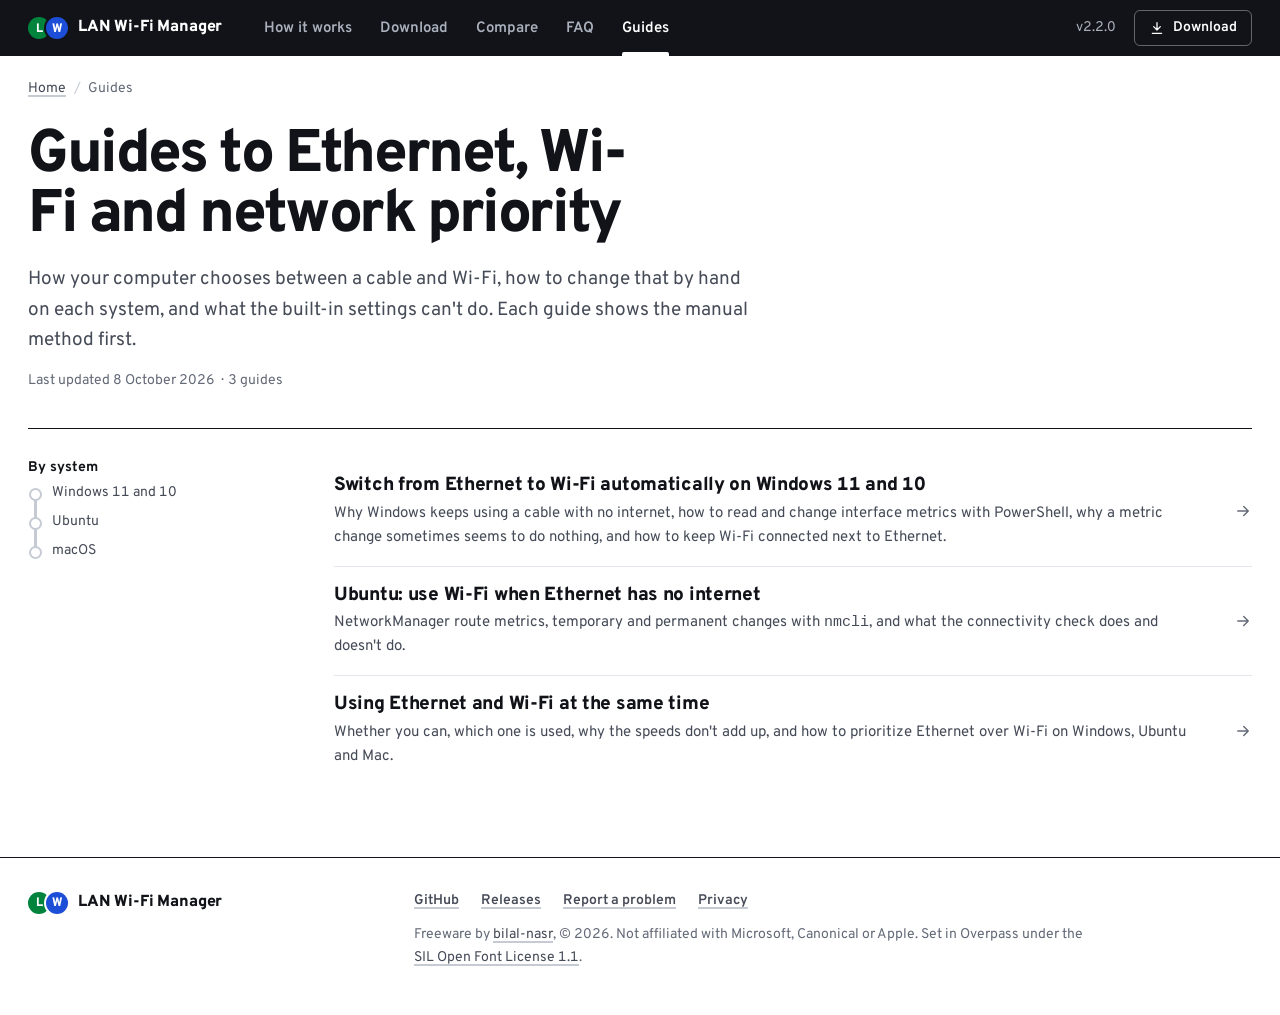
==== docs/guides/index.html @ 9d7266e2 "Add website and update README GitHub Pages site in docs/ (home page, three guides, llms.txt, sitemap" ====
<!doctype html>
<html lang="en">
<head>
<meta charset="utf-8">
<meta name="viewport" content="width=device-width, initial-scale=1">
<title>Guides: Ethernet, Wi-Fi and network priority</title>
<meta name="description" content="Guides to using Ethernet and Wi-Fi together: network priority, interface and route metrics, and failing over to Wi-Fi on Windows, Ubuntu and Mac.">
<link rel="canonical" href="https://bilal-nasr.github.io/lan-wifi-manager/guides/">
<meta name="theme-color" content="#111318">
<meta name="color-scheme" content="light dark">
<meta name="author" content="bilal-nasr">
<meta property="og:type" content="website">
<meta property="og:site_name" content="LAN Wi-Fi Manager">
<meta property="og:title" content="Guides: Ethernet, Wi-Fi and network priority">
<meta property="og:description" content="Guides to using Ethernet and Wi-Fi together: network priority, interface and route metrics, and failing over to Wi-Fi on Windows, Ubuntu and Mac.">
<meta property="og:url" content="https://bilal-nasr.github.io/lan-wifi-manager/guides/">
<meta property="og:image" content="https://bilal-nasr.github.io/lan-wifi-manager/og-image.png">
<meta property="og:image:width" content="1280">
<meta property="og:image:height" content="640">
<meta property="og:image:alt" content="LAN Wi-Fi Manager route map: traffic moves from the green LAN line to the blue Wi-Fi line and back">
<meta property="og:locale" content="en_US">
<meta name="twitter:card" content="summary_large_image">
<meta name="twitter:title" content="Guides: Ethernet, Wi-Fi and network priority">
<meta name="twitter:description" content="Guides to using Ethernet and Wi-Fi together: network priority, interface and route metrics, and failing over to Wi-Fi on Windows, Ubuntu and Mac.">
<meta name="twitter:image" content="https://bilal-nasr.github.io/lan-wifi-manager/og-image.png">
<meta name="twitter:image:alt" content="LAN Wi-Fi Manager route map: traffic moves from the green LAN line to the blue Wi-Fi line and back">
<link rel="icon" href="../favicon.ico" sizes="any">
<link rel="icon" href="../assets/icon-32.png" type="image/png" sizes="32x32">
<link rel="apple-touch-icon" href="../apple-touch-icon.png">
<link rel="preload" href="../fonts/overpass-latin.woff2" as="font" type="font/woff2" crossorigin>
<link rel="stylesheet" href="../assets/site.css">
<script type="application/ld+json">
{
  "@context": "https://schema.org",
  "@type": "BreadcrumbList",
  "itemListElement": [
    { "@type": "ListItem", "position": 1, "name": "LAN Wi-Fi Manager", "item": "https://bilal-nasr.github.io/lan-wifi-manager/" },
    { "@type": "ListItem", "position": 2, "name": "Guides", "item": "https://bilal-nasr.github.io/lan-wifi-manager/guides/" }
  ]
}
</script>
</head>
<body>
<svg width="0" height="0" style="position:absolute" aria-hidden="true" focusable="false">
  <symbol id="i-down" viewBox="0 0 24 24"><path d="M12 4v11M7 10l5 5 5-5M5 20h14"/></symbol>
  <symbol id="i-right" viewBox="0 0 24 24"><path d="M5 12h14M13 6l6 6-6 6"/></symbol>
</svg>
<a class="skip" href="#main">Skip to content</a>

<header class="band">
  <div class="wrap band-in">
    <a class="brand" href="../" aria-label="LAN Wi-Fi Manager, home">
      <span class="brand-mark" aria-hidden="true"><i class="bullet lan">L</i><i class="bullet wifi">W</i></span>
      LAN Wi-Fi Manager
    </a>
    <nav class="nav" aria-label="Main">
      <ul>
        <li><a href="../#how-it-works">How it works</a></li>
        <li><a href="../#download">Download</a></li>
        <li class="nav-opt"><a href="../#compare">Compare</a></li>
        <li><a href="../#faq">FAQ</a></li>
        <li><a href="./" aria-current="page">Guides</a></li>
      </ul>
    </nav>
    <div class="band-right">
      <span class="ver">v2.2.0</span>
      <a class="band-cta" href="../#download"><svg class="icon" aria-hidden="true"><use href="#i-down"/></svg>Download</a>
    </div>
  </div>
</header>

<main id="main" class="wrap">
  <nav class="crumbs" aria-label="Breadcrumb">
    <ol>
      <li><a href="../">Home</a></li>
      <li><span aria-current="page">Guides</span></li>
    </ol>
  </nav>

  <header class="page-head">
    <h1>Guides to Ethernet, Wi-Fi and network priority</h1>
    <p class="lede">How your computer chooses between a cable and Wi-Fi, how to change that by hand on each system, and what the built-in settings can't do. Each guide shows the manual method first.</p>
    <p class="meta">Last updated <time datetime="2026-10-08">8 October 2026</time><span class="dot" aria-hidden="true">·</span>3 guides</p>
  </header>

  <div class="article">
    <aside class="toc" aria-label="By system">
      <div class="toc-in">
        <b>By system</b>
        <ol>
          <li><a href="switch-ethernet-to-wifi-windows/">Windows 11 and 10</a></li>
          <li><a href="ubuntu-ethernet-wifi-failover/">Ubuntu</a></li>
          <li><a href="ethernet-and-wifi-at-the-same-time/#mac">macOS</a></li>
        </ol>
      </div>
    </aside>
    <div>
      <ul class="links">
        <li><a href="switch-ethernet-to-wifi-windows/"><b>Switch from Ethernet to Wi-Fi automatically on Windows 11 and 10</b><span>Why Windows keeps using a cable with no internet, how to read and change interface metrics with PowerShell, why a metric change sometimes seems to do nothing, and how to keep Wi-Fi connected next to Ethernet.</span><svg class="icon" aria-hidden="true"><use href="#i-right"/></svg></a></li>
        <li><a href="ubuntu-ethernet-wifi-failover/"><b>Ubuntu: use Wi-Fi when Ethernet has no internet</b><span>NetworkManager route metrics, temporary and permanent changes with <code>nmcli</code>, and what the connectivity check does and doesn't do.</span><svg class="icon" aria-hidden="true"><use href="#i-right"/></svg></a></li>
        <li><a href="ethernet-and-wifi-at-the-same-time/"><b>Using Ethernet and Wi-Fi at the same time</b><span>Whether you can, which one is used, why the speeds don't add up, and how to prioritize Ethernet over Wi-Fi on Windows, Ubuntu and Mac.</span><svg class="icon" aria-hidden="true"><use href="#i-right"/></svg></a></li>
      </ul>
    </div>
  </div>
</main>

<footer class="foot">
  <div class="wrap foot-in">
    <div>
      <a class="brand" href="../"><span class="brand-mark" aria-hidden="true"><i class="bullet lan">L</i><i class="bullet wifi">W</i></span>LAN Wi-Fi Manager</a>
    </div>
    <div>
      <nav aria-label="Footer">
        <ul>
          <li><a href="https://github.com/bilal-nasr/lan-wifi-manager">GitHub</a></li>
          <li><a href="https://github.com/bilal-nasr/lan-wifi-manager/releases">Releases</a></li>
          <li><a href="https://github.com/bilal-nasr/lan-wifi-manager/issues">Report a problem</a></li>
          <li><a href="../#privacy">Privacy</a></li>
        </ul>
      </nav>
      <p>Freeware by <a href="https://github.com/bilal-nasr">bilal-nasr</a>, © 2026. Not affiliated with Microsoft, Canonical or Apple. Set in Overpass under the <a href="../fonts/OFL.txt">SIL Open Font License 1.1</a>.</p>
    </div>
  </div>
</footer>
<script src="../assets/site.js" defer></script>
</body>
</html>
---- docs/assets/site.css ----
/* LAN Wi-Fi Manager website. The same two-line transit map as the app (DESIGN.md):
   white map paper (night map in dark mode) under a black signage band, Overpass everywhere,
   hairlines instead of cards, green means LAN and blue means Wi-Fi and nothing else,
   red only for closures and errors. */

/* ---------- font: Overpass, self-hosted (SIL OFL 1.1, fonts/OFL.txt), variable 400-800 ---------- */
@font-face {
  font-family: "Overpass";
  font-style: normal;
  font-weight: 400 800;
  font-display: swap;
  src: url("../fonts/overpass-latin-ext.woff2") format("woff2");
  unicode-range: U+0100-02BA, U+02BD-02C5, U+02C7-02CC, U+02CE-02D7, U+02DD-02FF, U+0304, U+0308, U+0329, U+1D00-1DBF, U+1E00-1E9F, U+1EF2-1EFF, U+2020, U+20A0-20AB, U+20AD-20C0, U+2113, U+2C60-2C7F, U+A720-A7FF;
}
@font-face {
  font-family: "Overpass";
  font-style: normal;
  font-weight: 400 800;
  font-display: swap;
  src: url("../fonts/overpass-latin.woff2") format("woff2");
  unicode-range: U+0000-00FF, U+0131, U+0152-0153, U+02BB-02BC, U+02C6, U+02DA, U+02DC, U+0304, U+0308, U+0329, U+2000-206F, U+20AC, U+2122, U+2191, U+2193, U+2212, U+2215, U+FEFF, U+FFFD;
}

/* ---------- tokens ---------- */
:root {
  color-scheme: light;
  --ground: #ffffff;
  --ground-2: #f4f5f7;
  --ground-3: #e9ecf1;
  --ink: #111318;
  --ink-2: #454b57;
  --ink-3: #646b78;
  --rule: #e3e6eb;
  --rule-strong: #c5cad3;
  --band: #111318;
  --band-ink: #ffffff;
  --band-ink-2: #aab1bd;
  --lan: #00843d;
  --wifi: #1d4ed8;
  --wifi-span: rgb(29 78 216 / .075);
  --bullet-ink: #ffffff;
  --alert: #d0241b;
  --warn: #a14a05;
  --warn-line: #e09a00;
  --code-bg: #f4f5f7;
  --radius: 6px;
  --font: "Overpass", system-ui, -apple-system, "Segoe UI", Ubuntu, Cantarell, sans-serif;
  --mono: ui-monospace, "Cascadia Mono", "Cascadia Code", Consolas, "Ubuntu Mono", "SF Mono", Menlo, monospace;
  --ease: cubic-bezier(.16, 1, .3, 1);
  --band-h: 56px;
  --gutter: 28px;
  --max: 1240px;
}
@media (prefers-color-scheme: dark) {
  :root {
    color-scheme: dark;
    --ground: #101217;
    --ground-2: #171a21;
    --ground-3: #20242d;
    --ink: #eceef2;
    --ink-2: #b6bcc7;
    --ink-3: #969dab;
    --rule: #252a33;
    --rule-strong: #3a414d;
    --band: #050608;
    --band-ink-2: #969dab;
    --lan: #2fbf71;
    --wifi: #6b97f2;
    --wifi-span: rgb(107 151 242 / .10);
    --bullet-ink: #0b0d10;
    --alert: #ff6257;
    --warn: #f0b443;
    --warn-line: #f0b443;
    --code-bg: #171a21;
  }
}

/* ---------- base ---------- */
*, *::before, *::after { box-sizing: border-box; }
html { -webkit-text-size-adjust: 100%; text-size-adjust: 100%; scroll-padding-top: calc(var(--band-h) + 16px); }
@media (prefers-reduced-motion: no-preference) { html { scroll-behavior: smooth; } }
body {
  margin: 0;
  background: var(--ground);
  color: var(--ink);
  font: 400 17px/1.6 var(--font);
  font-variant-numeric: tabular-nums;
  -webkit-font-smoothing: antialiased;
  -moz-osx-font-smoothing: grayscale;
  caret-color: var(--ink);
  scrollbar-color: var(--rule-strong) var(--ground);
}
h1, h2, h3, p, ul, ol, dl, dd, figure, pre { margin: 0; }
h1, h2, h3 { text-wrap: balance; }
p, li, dd { text-wrap: pretty; }
img, svg { display: block; max-width: 100%; }
img { height: auto; }
a { color: inherit; text-decoration-thickness: 1.5px; text-underline-offset: .2em; text-decoration-color: var(--rule-strong); transition: text-decoration-color .15s; }
a:hover { text-decoration-color: currentColor; }
strong, b { font-weight: 700; }
::selection { background: color-mix(in srgb, var(--ink) 18%, transparent); color: inherit; }
:focus-visible { outline: 2px solid var(--ink); outline-offset: 2px; border-radius: 2px; }
::-webkit-scrollbar { width: 12px; height: 10px; }
::-webkit-scrollbar-thumb { background: var(--rule-strong); border-radius: 10px; border: 3px solid var(--ground); }
::-webkit-scrollbar-thumb:hover { background: var(--ink-3); }
::-webkit-scrollbar-track { background: var(--ground); }
.sr { position: absolute; width: 1px; height: 1px; padding: 0; margin: -1px; overflow: hidden; clip: rect(0 0 0 0); white-space: nowrap; border: 0; }
.skip { position: absolute; left: 12px; top: -60px; z-index: 50; background: var(--ground); color: var(--ink); padding: 8px 14px; border: 1.5px solid var(--ink); border-radius: var(--radius); font-weight: 600; text-decoration: none; }
.skip:focus { top: 10px; }
.wrap { width: 100%; max-width: calc(var(--max) + 2 * var(--gutter)); margin-inline: auto; padding-inline: var(--gutter); }
.muted { color: var(--ink-3); }
.icon { width: 18px; height: 18px; flex-shrink: 0; fill: none; stroke: currentColor; stroke-width: 1.9; stroke-linecap: round; stroke-linejoin: round; }

/* ---------- line bullets: the identity mark ---------- */
.bullet {
  --d: 22px;
  display: inline-grid; place-items: center; flex-shrink: 0;
  width: var(--d); height: var(--d); border-radius: 50%;
  background: var(--c); color: var(--bullet-ink);
  font-weight: 800; font-size: calc(var(--d) * .56); line-height: 1; font-style: normal;
  padding-top: calc(var(--d) * .07);
  font-variant-numeric: normal; user-select: none;
}
.bullet.lan { --c: var(--lan); }
.bullet.wifi { --c: var(--wifi); }

/* ---------- the black signage band ---------- */
.band {
  position: sticky; top: 0; z-index: 30;
  background: var(--band); color: var(--band-ink);
}
.band ::selection { background: rgb(255 255 255 / .3); }
.band :focus-visible { outline-color: var(--band-ink); }
.band-in { display: flex; align-items: center; gap: 28px; height: var(--band-h); }
.brand { display: flex; align-items: center; gap: 10px; font-weight: 800; font-size: 16px; letter-spacing: -0.01em; white-space: nowrap; text-decoration: none; color: var(--band-ink); }
.brand-mark { display: flex; }
.brand-mark .bullet { --d: 22px; box-shadow: 0 0 0 2px var(--band); }
.brand-mark .bullet + .bullet { margin-left: -4px; }
.nav { align-self: stretch; display: flex; min-width: 0; }
.nav ul { display: flex; list-style: none; padding: 0; margin: 0; }
.nav a {
  position: relative; display: flex; align-items: center; height: 100%;
  padding: 2px 14px 0; color: var(--band-ink-2); font-weight: 600; font-size: 15px;
  text-decoration: none; white-space: nowrap; transition: color .2s;
}
.nav a:hover, .nav a[aria-current] { color: var(--band-ink); }
.nav a[aria-current]::after { content: ""; position: absolute; left: 14px; right: 14px; bottom: 0; height: 4px; background: var(--band-ink); border-radius: 2px 2px 0 0; }
.nav a:focus-visible { outline-offset: -8px; }
.band-right { margin-left: auto; display: flex; align-items: center; gap: 18px; font-size: 14px; color: var(--band-ink-2); white-space: nowrap; }
.band-cta {
  display: inline-flex; align-items: center; gap: 8px; height: 36px; padding: 0 14px;
  border: 1.5px solid rgb(255 255 255 / .35); border-radius: var(--radius);
  color: var(--band-ink); font-weight: 600; font-size: 14px; text-decoration: none;
  transition: border-color .15s, background-color .15s;
}
.band-cta:hover { border-color: var(--band-ink); background: rgb(255 255 255 / .06); }
.band-cta .icon { width: 16px; height: 16px; }

/* ---------- buttons ---------- */
.btn {
  display: inline-flex; align-items: center; justify-content: center; gap: 8px;
  min-height: 40px; padding: 0 16px; border-radius: var(--radius);
  border: 1.5px solid var(--rule-strong); background: var(--ground); color: var(--ink);
  font-weight: 600; font-size: 15px; line-height: 1.2; text-decoration: none; cursor: pointer; white-space: nowrap;
  transition: border-color .15s, background-color .15s, color .15s;
}
.btn:hover { border-color: var(--ink); }
.btn:active { background: var(--ground-2); }
.btn.primary { background: var(--ink); border-color: var(--ink); color: var(--ground); }
.btn.primary:hover { background: color-mix(in srgb, var(--ink) 86%, var(--ground)); }
.btn.primary:focus-visible { outline-offset: 3px; }

/* the download set: one per system, the visitor's own system is the primary */
.get { display: flex; flex-wrap: wrap; gap: 10px; }
.get .btn { min-height: 56px; padding: 0 18px 0 14px; justify-content: flex-start; text-align: left; gap: 12px; }
.get .btn .icon { width: 20px; height: 20px; }
.get .btn span { display: grid; gap: 1px; }
.get .btn b { font-size: 16px; font-weight: 700; }
.get .btn small { font-size: 13px; font-weight: 500; color: var(--ink-3); }
.get .btn.primary small { color: inherit; opacity: .75; }
.get-meta { margin-top: 12px; font-size: 14px; color: var(--ink-3); }
.get-meta a { color: var(--ink-2); }
.dot { display: inline-block; margin: 0 .45em; color: var(--ink-3); }

/* ---------- the hero: a failover told as the app's log spine ---------- */
.hero { padding: 40px 0 28px; }
.log {
  --tw: 96px;
  display: grid;
  grid-template-columns: var(--tw) 32px minmax(0, 1fr) 112px 112px;
}
.log-head, .row { display: contents; }
.log-head > * { padding-bottom: 6px; font-size: 13px; font-weight: 700; color: var(--ink-2); }
.log-head .colh { display: flex; align-items: center; justify-content: flex-end; gap: 8px; border-bottom: 1.5px solid var(--ink); }
.log-head .colh .bullet { --d: 20px; }
.log-head .pad { border-bottom: 1.5px solid var(--ink); }
.row > * { padding-top: 10px; padding-bottom: 10px; }
.row .t { text-align: right; padding-right: 12px; font-size: 13px; color: var(--ink-3); white-space: nowrap; padding-top: 13px; }
.row .msg { padding-left: 18px; min-width: 0; }
.row .m { text-align: right; font-size: 16px; font-weight: 700; padding-top: 11px; white-space: nowrap; border-bottom: 1px solid var(--rule); }
.row .m.no { color: var(--alert); font-weight: 600; font-size: 14px; padding-top: 13px; }
.row .m.idle { color: var(--ink-3); font-weight: 400; }
.row .m em { font-style: normal; font-size: 12px; font-weight: 400; color: var(--ink-3); margin-left: 3px; }
.row.note .msg { color: var(--ink-3); font-size: 15px; padding-top: 11px; }
.row.warn .msg { color: var(--warn); font-size: 15px; padding-top: 11px; }

/* the spine and its tick; colour from the line carrying traffic */
.spine { --c: var(--lan); position: relative; }
.on-wifi .spine { --c: var(--wifi); }
.spine::before { content: ""; position: absolute; left: 14px; top: 0; bottom: 0; width: 4px; background: var(--c); }
.spine::after { content: ""; position: absolute; left: 14px; top: 22px; width: 12px; height: 3px; background: var(--c); }
.warn .spine::after { background: var(--warn-line); }
/* no replies: a hollow red ring */
.down .spine::after { left: 9px; top: 15px; width: 14px; height: 14px; border-radius: 50%; background: var(--ground); border: 2.5px solid var(--alert); }
/* a switch: the old line runs into an interchange ring, the new line leaves it */
.switch .spine::before { background: linear-gradient(var(--c0) 0 26px, var(--c) 26px); }
.switch.to-wifi .spine { --c0: var(--lan); }
.switch.to-lan .spine { --c0: var(--wifi); }
.switch .spine::after { left: 5px; top: 13px; width: 22px; height: 22px; border-radius: 50%; background: var(--ground); border: 4px solid var(--ink); }
.switch .t { color: var(--ink); font-weight: 800; }
.switch .msg strong { display: block; font-size: 20px; font-weight: 800; letter-spacing: -0.015em; line-height: 1.3; padding-top: 2px; }
.switch .msg p { color: var(--ink-2); margin-top: 4px; max-width: 58ch; }
/* the terminus: a short perpendicular bar */
.end .spine::before { bottom: auto; height: 18px; }
.end .spine::after { left: 6px; top: 16px; width: 20px; height: 4px; border-radius: 1px; background: var(--c); }
.row.end > * { padding: 0; height: 26px; }
.row.lead .msg { padding-top: 4px; padding-bottom: 22px; }
.row.lead .t { padding-top: 20px; }
.row.lead .m { padding-top: 18px; }
.row.cta .msg { padding-top: 18px; padding-bottom: 26px; }
.row.cta .m, .row.end .m { border-bottom: 0; }

.hero h1 {
  font-size: clamp(40px, 6.2vw, 76px); font-weight: 800; line-height: .96; letter-spacing: -0.04em;
  max-width: 13em;
}
.hero h1 .tail { display: block; color: var(--ink-2); }
.hero .lede { margin-top: 18px; max-width: 46ch; font-size: clamp(17px, 1.6vw, 20px); line-height: 1.5; color: var(--ink-2); }
.hero .lede b { color: var(--ink); }
.hero-foot { margin: 16px 0 0 calc(96px + 32px + 18px); font-size: 13px; color: var(--ink-3); }

/* a short spine-drawing moment on first load */
@media (prefers-reduced-motion: no-preference) {
  .hero .spine::before { transform-origin: top; animation: draw .7s var(--ease) both; animation-delay: calc(var(--i, 0) * 110ms); }
  .hero .spine::after { animation: pop .5s var(--ease) both; animation-delay: calc(var(--i, 0) * 110ms + 240ms); }
  @keyframes draw { from { transform: scaleY(0); } }
  @keyframes pop { from { opacity: 0; transform: scale(.4); } }
}

/* ---------- sections as boards: a label column beside a map column ---------- */
.section { padding: 64px 0 72px; }
.section + .section { padding-top: 0; }
.board {
  display: grid; grid-template-columns: minmax(250px, 330px) minmax(0, 1fr); gap: 20px 56px;
  border-top: 1.5px solid var(--ink); padding-top: 28px;
}
.board > header { min-width: 0; }
.board h2 { font-size: clamp(30px, 3.4vw, 42px); font-weight: 800; line-height: 1.02; letter-spacing: -0.035em; }
.board > header p { margin-top: 14px; color: var(--ink-2); font-size: 16px; max-width: 40ch; }
.board > header .bullets { display: flex; gap: 6px; margin-bottom: 18px; }
.board-body { min-width: 0; }
.prose { max-width: 68ch; }
.prose > * + * { margin-top: 14px; }
.prose h3 { margin-top: 36px; font-size: 22px; font-weight: 800; letter-spacing: -0.02em; line-height: 1.2; }
.prose h3 + * { margin-top: 10px; }
.prose ul, .prose ol { padding-left: 1.3em; }
.prose li + li { margin-top: 6px; }
.prose li::marker { color: var(--ink-3); }
.prose code, .facts code, td code, .faq code { font-family: var(--mono); font-size: .86em; background: var(--code-bg); border: 1px solid var(--rule); border-radius: 4px; padding: .05em .35em; overflow-wrap: anywhere; }

/* hairline fact rows: term, then text */
.facts { display: grid; }
.facts > div { display: grid; grid-template-columns: minmax(180px, 250px) minmax(0, 1fr); gap: 6px 28px; padding: 16px 0; border-top: 1px solid var(--rule); }
.facts > div:first-child { border-top: 0; padding-top: 4px; }
.facts dt { font-weight: 800; font-size: 18px; letter-spacing: -0.01em; line-height: 1.3; }
.facts dd { color: var(--ink-2); max-width: 64ch; }
.facts dd b { color: var(--ink); }
.facts.two { grid-template-columns: 1fr 1fr; column-gap: 44px; }
.facts.two > div { grid-template-columns: 1fr; }
.facts.two > div:nth-child(2) { border-top: 0; padding-top: 4px; }

/* the strip map figure (How it works) */
.strip { margin-bottom: 28px; }
.strip-scroll { overflow-x: auto; overscroll-behavior-x: contain; padding-bottom: 4px; }
.strip svg { width: 100%; min-width: 620px; height: auto; font-family: var(--font); }
.strip figcaption, figure.shot figcaption { margin-top: 10px; font-size: 14px; color: var(--ink-3); max-width: 70ch; }
.strip .lan-run { stroke: var(--lan); }
.strip .wifi-run { stroke: var(--wifi); }
.strip .lan-stb { stroke: var(--lan); opacity: .42; }
.strip .wifi-stb { stroke: var(--wifi); opacity: .42; }
.strip .down-trk { stroke: var(--alert); }
.strip .ring-down { fill: var(--ground); stroke: var(--alert); }
.strip .ring-x { fill: var(--ground); stroke: var(--ink); }
.strip .cap { fill: var(--ground); stroke: var(--ink); }
.strip .tick-lan { stroke: var(--lan); }
.strip .tick-wifi { stroke: var(--wifi); }
.strip .lbl { fill: var(--ink); font-size: 13px; font-weight: 800; }
.strip .lbl2 { fill: var(--ink-3); font-size: 12px; font-weight: 400; }
.strip .axis { fill: var(--ink-3); font-size: 12px; }
.strip .grid { stroke: var(--rule); }
.strip .name { fill: var(--ink); font-size: 16px; font-weight: 800; }
.strip .bl { fill: var(--lan); }
.strip .bw { fill: var(--wifi); }
.strip .bi { fill: var(--bullet-ink); font-size: 13px; font-weight: 800; }
.strip .train-o { fill: var(--ground); stroke: var(--ink); }
.strip .train-i { fill: var(--lan); }

/* the OS mechanism table and the comparison table */
.table { width: 100%; border-collapse: collapse; font-size: 15px; }
.table caption { text-align: left; font-weight: 700; font-size: 15px; padding-bottom: 10px; }
.table th, .table td { text-align: left; vertical-align: top; padding: 13px 18px 13px 0; border-top: 1px solid var(--rule); }
.table thead th { border-top: 0; border-bottom: 1.5px solid var(--ink); font-size: 13px; font-weight: 700; color: var(--ink-2); padding-bottom: 8px; }
.table tbody th { font-weight: 800; font-size: 16px; letter-spacing: -0.01em; width: 22%; }
.table td { color: var(--ink-2); }
.table td:last-child, .table th:last-child { padding-right: 0; }
.table .self th, .table .self td { color: var(--ink); border-top: 1.5px solid var(--ink); }
.mech { margin-top: 36px; }

/* screenshots: the app's own window on a hairline frame */
.shots { display: grid; grid-template-columns: 1fr 1fr; gap: 36px 28px; }
.shots .wide { grid-column: 1 / -1; }
figure.shot img { width: 100%; border: 1px solid var(--rule-strong); border-radius: 8px; background: var(--ground); }

/* download rows, one per system */
.os { display: grid; grid-template-columns: minmax(180px, 230px) minmax(0, 1fr); gap: 10px 28px; padding: 26px 0; border-top: 1px solid var(--rule); }
.os:first-child { border-top: 0; padding-top: 4px; }
.os h3 { font-size: 22px; font-weight: 800; letter-spacing: -0.02em; line-height: 1.15; }
.os h3 small { display: block; margin-top: 6px; font-size: 14px; font-weight: 600; color: var(--ink-3); letter-spacing: 0; }
.os .tag { display: inline-block; margin-top: 8px; font-size: 13px; font-weight: 700; color: var(--warn); }
.os-body > * + * { margin-top: 12px; }
.os-body ol { padding-left: 1.3em; color: var(--ink-2); }
.os-body ol li + li { margin-top: 6px; }
.os-body ol b { color: var(--ink); }
.file { display: flex; flex-wrap: wrap; align-items: center; gap: 8px 16px; }
.file .btn { min-height: 40px; }
.file .size { font-size: 14px; color: var(--ink-3); }
.hash { font-size: 13px; color: var(--ink-3); }
.hash code { font-family: var(--mono); font-size: 12.5px; color: var(--ink-2); overflow-wrap: anywhere; word-break: break-all; }
.note { color: var(--ink-2); font-size: 15px; padding-left: 14px; border-left: 1px solid var(--rule-strong); max-width: 68ch; }
.note b { color: var(--ink); }

/* code blocks with a copy button */
.code { position: relative; }
.code pre {
  font-family: var(--mono); font-size: 14px; line-height: 1.55; color: var(--ink);
  background: var(--code-bg); border: 1px solid var(--rule); border-radius: var(--radius);
  padding: 12px 14px; overflow-x: auto; tab-size: 2;
}
.code pre::selection, .code pre *::selection { background: color-mix(in srgb, var(--ink) 22%, transparent); }
.code .copy {
  position: absolute; top: 7px; right: 7px; min-height: 28px; height: 28px; padding: 0 10px; font-size: 13px;
  background: var(--ground);
}
.code.has-copy pre { padding-right: 84px; }
.code .c { color: var(--ink-3); }

/* FAQ: disclosure rows on hairlines */
.faq details { border-top: 1px solid var(--rule); }
.faq details:first-child { border-top: 0; }
.faq summary {
  display: flex; align-items: flex-start; justify-content: space-between; gap: 18px;
  padding: 16px 0; cursor: pointer; list-style: none;
  font-size: 18px; font-weight: 700; letter-spacing: -0.01em; line-height: 1.35;
}
.faq summary::-webkit-details-marker { display: none; }
.faq summary:hover { text-decoration: underline; text-decoration-thickness: 1.5px; text-underline-offset: .2em; text-decoration-color: var(--rule-strong); }
.faq summary::after {
  content: ""; flex-shrink: 0; width: 14px; height: 14px; margin-top: 5px;
  background: linear-gradient(var(--ink), var(--ink)) center / 14px 2px no-repeat, linear-gradient(var(--ink), var(--ink)) center / 2px 14px no-repeat;
  transition: transform .25s var(--ease);
}
.faq details[open] summary::after { transform: rotate(45deg); }
.faq .a { padding: 0 32px 20px 0; color: var(--ink-2); max-width: 70ch; }
.faq .a > * + * { margin-top: 10px; }
.faq .a ul { padding-left: 1.3em; }

/* link rows (guides) */
.links { list-style: none; padding: 0; }
.links li { border-top: 1px solid var(--rule); }
.links li:first-child { border-top: 0; }
.links a { display: grid; grid-template-columns: minmax(0, 1fr) auto; gap: 4px 20px; padding: 16px 0; text-decoration: none; }
.links a b { font-size: 19px; font-weight: 800; letter-spacing: -0.015em; line-height: 1.3; }
.links a span { grid-column: 1; color: var(--ink-2); font-size: 15px; }
.links a .icon { grid-column: 2; grid-row: 1 / span 2; align-self: center; color: var(--ink-3); transition: transform .2s var(--ease), color .2s; }
.links a:hover b { text-decoration: underline; text-decoration-thickness: 1.5px; text-underline-offset: .2em; }
.links a:hover .icon { transform: translateX(4px); color: var(--ink); }

/* ---------- guide pages ---------- */
.crumbs { padding: 22px 0 0; font-size: 14px; color: var(--ink-3); }
.crumbs ol { display: flex; flex-wrap: wrap; list-style: none; padding: 0; gap: 4px 0; }
.crumbs li + li::before { content: "/"; margin: 0 .55em; color: var(--rule-strong); }
.crumbs a { color: var(--ink-2); }
.page-head { padding: 26px 0 36px; }
.page-head h1 { font-size: clamp(36px, 5vw, 60px); font-weight: 800; line-height: 1; letter-spacing: -0.04em; max-width: 17em; }
.page-head .lede { margin-top: 18px; max-width: 60ch; font-size: clamp(17px, 1.5vw, 19px); color: var(--ink-2); }
.page-head .meta { margin-top: 14px; font-size: 14px; color: var(--ink-3); }
.article { display: grid; grid-template-columns: minmax(200px, 250px) minmax(0, 1fr); gap: 20px 56px; border-top: 1.5px solid var(--ink); padding: 28px 0 72px; }
.toc { font-size: 14px; }
.toc > b { display: block; font-size: 13px; font-weight: 700; color: var(--ink-2); margin-bottom: 8px; }
.toc ol { list-style: none; padding: 0; position: relative; }
.toc ol::before { content: ""; position: absolute; left: 6px; top: 10px; bottom: 10px; width: 3px; background: var(--rule-strong); border-radius: 2px; }
.toc li a { position: relative; display: block; padding: 5px 0 5px 24px; color: var(--ink-2); text-decoration: none; line-height: 1.35; }
.toc li a::before { content: ""; position: absolute; left: 1px; top: 9px; width: 13px; height: 13px; border-radius: 50%; background: var(--ground); border: 2.5px solid var(--rule-strong); }
.toc li a:hover { color: var(--ink); text-decoration: underline; text-decoration-color: var(--rule-strong); }
.toc li a:hover::before { border-color: var(--ink); }
.toc-in { position: sticky; top: calc(var(--band-h) + 24px); }
.article .prose h2 { margin-top: 48px; padding-top: 22px; border-top: 1px solid var(--rule); font-size: clamp(25px, 2.6vw, 30px); font-weight: 800; letter-spacing: -0.03em; line-height: 1.1; }
.article .prose > h2:first-child { margin-top: 0; padding-top: 0; border-top: 0; }
.article .prose h2 + * { margin-top: 14px; }
.short {
  padding: 16px 0 18px; border-top: 1.5px solid var(--ink); max-width: 68ch;
}
.short p { font-size: 18px; color: var(--ink); }
.app-box { border-top: 1.5px solid var(--ink); border-bottom: 1.5px solid var(--ink); padding: 24px 0; margin-top: 28px; }
.app-box h3 { margin-top: 0; display: flex; align-items: center; gap: 12px; }
.app-box .get { margin-top: 16px; }

/* ---------- 404 ---------- */
.lost { padding: 56px 0 88px; }
.lost .log { margin-top: 0; }

/* ---------- footer ---------- */
.foot { border-top: 1.5px solid var(--ink); padding: 32px 0 44px; font-size: 14px; color: var(--ink-3); }
.foot-in { display: grid; grid-template-columns: minmax(250px, 330px) minmax(0, 1fr); gap: 20px 56px; }
.foot .brand { color: var(--ink); }
.foot .brand-mark .bullet { box-shadow: 0 0 0 2px var(--ground); }
.foot nav ul { display: flex; flex-wrap: wrap; gap: 6px 22px; list-style: none; padding: 0; }
.foot nav a { color: var(--ink-2); font-weight: 600; }
.foot p { margin-top: 12px; max-width: 76ch; }
.foot p a { color: var(--ink-2); }

/* ---------- narrower windows ---------- */
@media (max-width: 1080px) {
  .log { grid-template-columns: var(--tw) 32px minmax(0, 1fr) 96px 96px; }
}
@media (max-width: 900px) {
  .board, .article, .foot-in { grid-template-columns: minmax(0, 1fr); }
  .board > header p { max-width: 60ch; }
  .toc-in { position: static; }
  .toc { padding-bottom: 8px; }
  .facts > div { grid-template-columns: minmax(0, 1fr); }
  .os { grid-template-columns: minmax(0, 1fr); }
}
@media (max-width: 760px) {
  :root { --gutter: 16px; }
  .band-in { flex-wrap: wrap; height: auto; gap: 0 12px; padding-top: 10px; }
  .brand { height: 36px; }
  .band-right { gap: 10px; }
  .band-right .ver { display: none; }
  .nav { order: 3; flex-basis: 100%; overflow-x: auto; scrollbar-width: none; margin: 4px calc(-1 * var(--gutter)) 0; padding: 0 calc(var(--gutter) - 12px); }
  .nav::-webkit-scrollbar { display: none; }
  .nav a { height: 44px; padding: 2px 12px 0; font-size: 14px; }
  .nav a[aria-current]::after { left: 12px; right: 12px; }
  html { scroll-padding-top: 116px; }
  .toc-in { top: auto; }

  .hero { padding-top: 24px; }
  .log { --tw: 50px; grid-template-columns: var(--tw) 26px minmax(0, 1fr); }
  .log-head, .row .m, .row.mobile-hide { display: none; }
  .row .t { padding-right: 6px; font-size: 12px; }
  .row .t .s { display: none; }
  .spine::before { left: 11px; }
  .spine::after { left: 11px; width: 10px; }
  .down .spine::after { left: 6px; }
  .switch .spine::after { left: 2px; }
  .end .spine::after { left: 3px; }
  .row .msg { padding-left: 12px; }
  .switch .msg strong { font-size: 18px; }
  .hero-foot { margin-left: calc(50px + 26px + 12px); }
  .get { flex-direction: column; align-items: stretch; }
  .get .btn { width: 100%; }

  .section { padding: 44px 0 52px; }
  .shots { grid-template-columns: 1fr; }
  .facts.two { grid-template-columns: 1fr; }
  .facts.two > div:nth-child(2) { border-top: 1px solid var(--rule); padding-top: 16px; }

  /* tables become stacked rows */
  .table.stack thead { display: none; }
  .table.stack, .table.stack tbody, .table.stack tr, .table.stack th, .table.stack td { display: block; width: auto; }
  .table.stack tr { border-top: 1px solid var(--rule); padding: 14px 0; }
  .table.stack tr:first-child { border-top: 0; }
  .table.stack th, .table.stack td { border: 0; padding: 0; }
  .table.stack td { margin-top: 6px; }
  .table.stack td[data-h]::before { content: attr(data-h); display: block; font-size: 12px; font-weight: 700; color: var(--ink-3); }
  .faq .a { padding-right: 0; }
}
@media (prefers-reduced-motion: reduce) {
  *, *::before, *::after { animation: none !important; transition: none !important; }
}
@media print {
  .band, .skip, .copy { display: none !important; }
}
.prose .links { padding-left: 0; }
.prose .links li + li { margin-top: 0; }
.lost h1 { font-size: clamp(36px, 5vw, 60px); font-weight: 800; line-height: 1; letter-spacing: -0.04em; }
.lost .lede { margin-top: 16px; max-width: 52ch; color: var(--ink-2); font-size: 18px; }
.lost .switch .msg { padding-top: 6px; }
.nw { white-space: nowrap; }
.board { border-top: 0; position: relative; }
.board::before { content: ""; position: absolute; top: 0; left: var(--gutter); right: var(--gutter); height: 1.5px; background: var(--ink); }
.facts > div { align-content: start; }
@media (max-width: 760px) {
  .table.stack caption { display: block; padding-bottom: 4px; }
}
@media (max-width: 430px) {
  .nav .nav-opt { display: none; }
  .file .btn { white-space: normal; overflow-wrap: anywhere; text-align: left; }
}
.prose pre code, .code pre code { background: none; border: 0; padding: 0; font-size: inherit; border-radius: 0; overflow-wrap: normal; }
code.nw { white-space: nowrap; }
.lost .row .m { border-bottom: 0; }
@media (max-width: 760px) {
  .code.has-copy pre { padding-right: 14px; padding-top: 42px; }
  .code .copy { top: 6px; right: 6px; }
}
/* very narrow phones (320 to 359px): smaller hero type, a narrower time column, and a band that fits on one row */
@media (max-width: 359px) {
  .hero h1 { font-size: clamp(26px, 8.2vw, 40px); }
  .log { --tw: 40px; grid-template-columns: var(--tw) 22px minmax(0, 1fr); }
  .row .t { padding-right: 4px; font-size: 11px; }
  .spine::before, .spine::after { left: 9px; }
  .down .spine::after { left: 4px; }
  .switch .spine::after { left: 0; }
  .end .spine::after { left: 1px; }
  .row .msg { padding-left: 10px; }
  .hero-foot { margin-left: calc(40px + 22px + 10px); }
  .band-cta { display: none; }
  .nav a { padding: 2px 9px 0; }
  .nav a[aria-current]::after { left: 9px; right: 9px; }
}
/* screenshots open full size, so phone visitors can zoom in */
.shot-link { display: block; border-radius: 8px; }
.shot-link:focus-visible { outline-offset: 3px; }

/* ---------- at a glance: key facts as hairline rows ---------- */
.glance tbody th { width: 200px; font-size: 15px; padding-right: 24px; }
.glance tbody tr:first-child th, .glance tbody tr:first-child td { border-top: 0; padding-top: 4px; }
@media (max-width: 760px) {
  .glance tbody th { width: 34%; padding-right: 14px; }
}
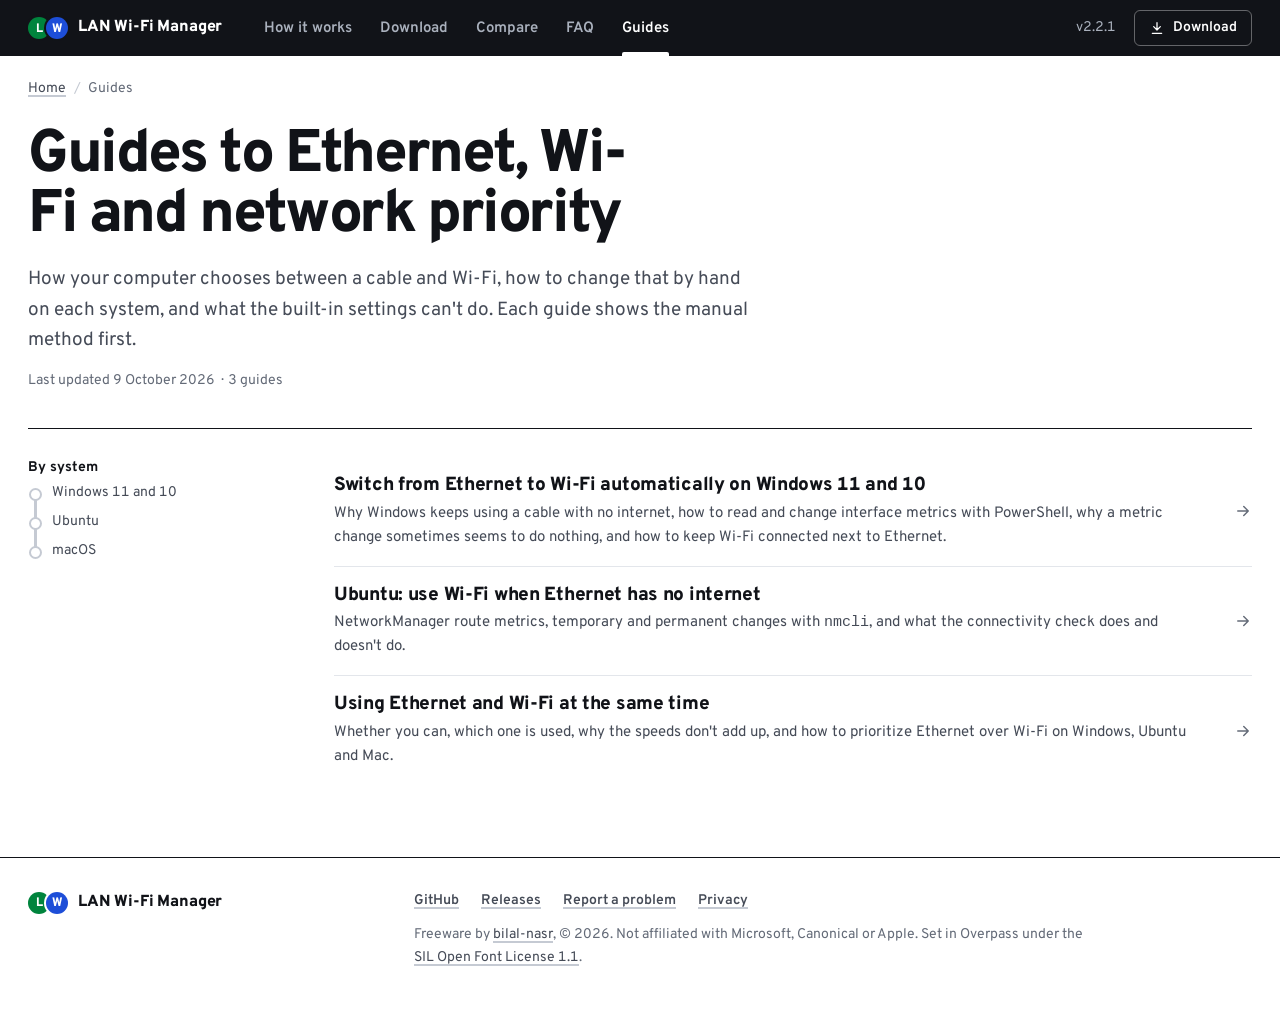
==== commit 795fdb71: "Website: update for 2.2.1 Windows 2.2.1 download, checksum and dates; Ubuntu and macOS stay 2.2.0.  " ====
--- a/docs/guides/index.html
+++ b/docs/guides/index.html
@@ -63,7 +63,7 @@
       </ul>
     </nav>
     <div class="band-right">
-      <span class="ver">v2.2.0</span>
+      <span class="ver">v2.2.1</span>
       <a class="band-cta" href="../#download"><svg class="icon" aria-hidden="true"><use href="#i-down"/></svg>Download</a>
     </div>
   </div>
@@ -80,7 +80,7 @@
   <header class="page-head">
     <h1>Guides to Ethernet, Wi-Fi and network priority</h1>
     <p class="lede">How your computer chooses between a cable and Wi-Fi, how to change that by hand on each system, and what the built-in settings can't do. Each guide shows the manual method first.</p>
-    <p class="meta">Last updated <time datetime="2026-10-08">8 October 2026</time><span class="dot" aria-hidden="true">·</span>3 guides</p>
+    <p class="meta">Last updated <time datetime="2026-10-09">9 October 2026</time><span class="dot" aria-hidden="true">·</span>3 guides</p>
   </header>
 
   <div class="article">
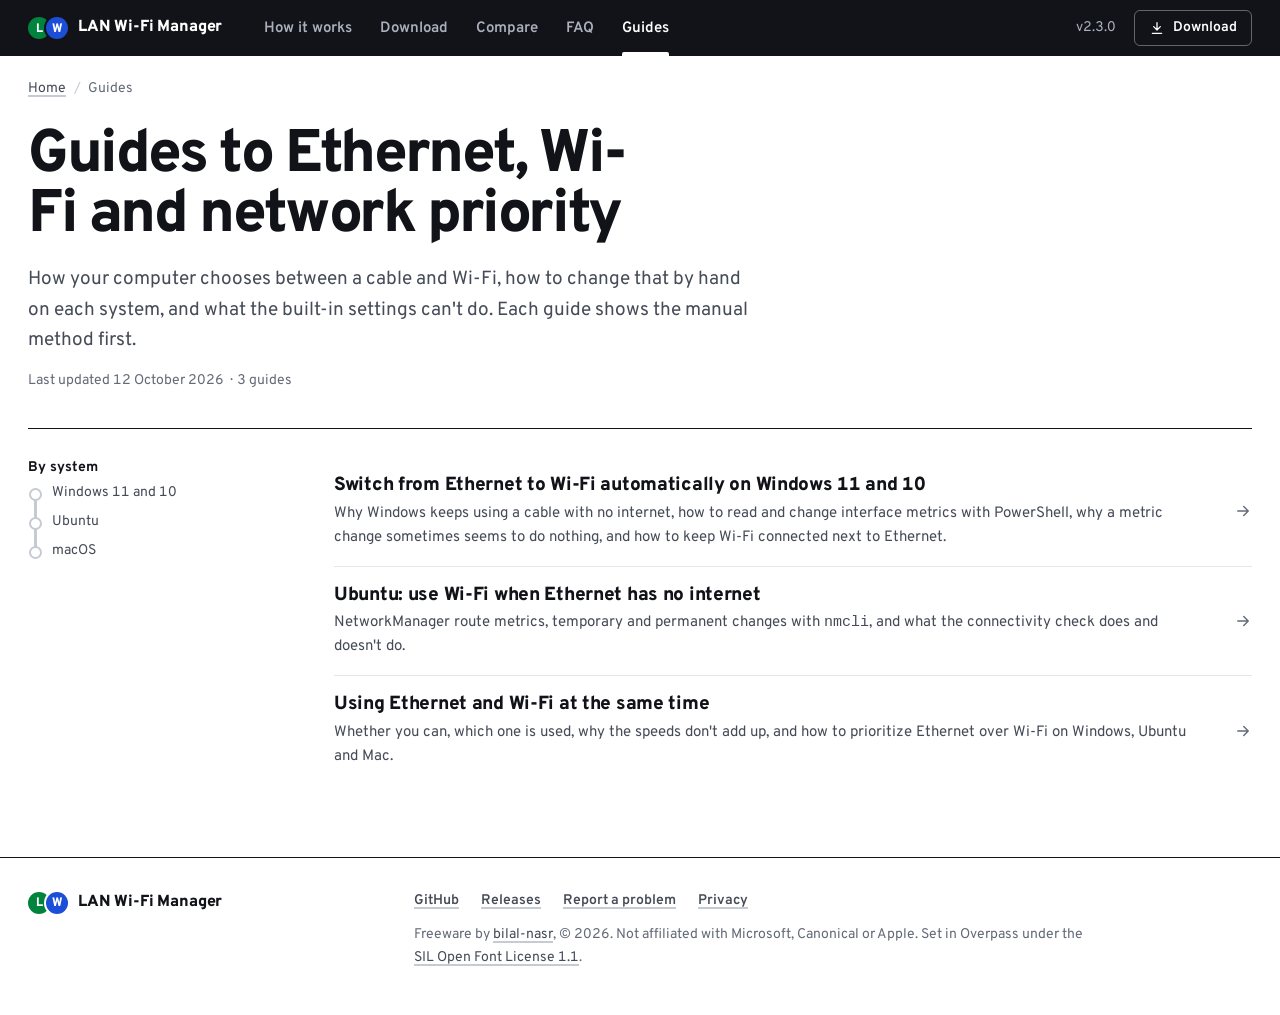
==== commit 45d868d7: "Website: update for 2.3.0 Version 2.3.0 for Windows, Ubuntu and macOS (12 October 2026): download li" ====
--- a/docs/guides/index.html
+++ b/docs/guides/index.html
@@ -63,7 +63,7 @@
       </ul>
     </nav>
     <div class="band-right">
-      <span class="ver">v2.2.1</span>
+      <span class="ver">v2.3.0</span>
       <a class="band-cta" href="../#download"><svg class="icon" aria-hidden="true"><use href="#i-down"/></svg>Download</a>
     </div>
   </div>
@@ -80,7 +80,7 @@
   <header class="page-head">
     <h1>Guides to Ethernet, Wi-Fi and network priority</h1>
     <p class="lede">How your computer chooses between a cable and Wi-Fi, how to change that by hand on each system, and what the built-in settings can't do. Each guide shows the manual method first.</p>
-    <p class="meta">Last updated <time datetime="2026-10-09">9 October 2026</time><span class="dot" aria-hidden="true">·</span>3 guides</p>
+    <p class="meta">Last updated <time datetime="2026-10-12">12 October 2026</time><span class="dot" aria-hidden="true">·</span>3 guides</p>
   </header>
 
   <div class="article">
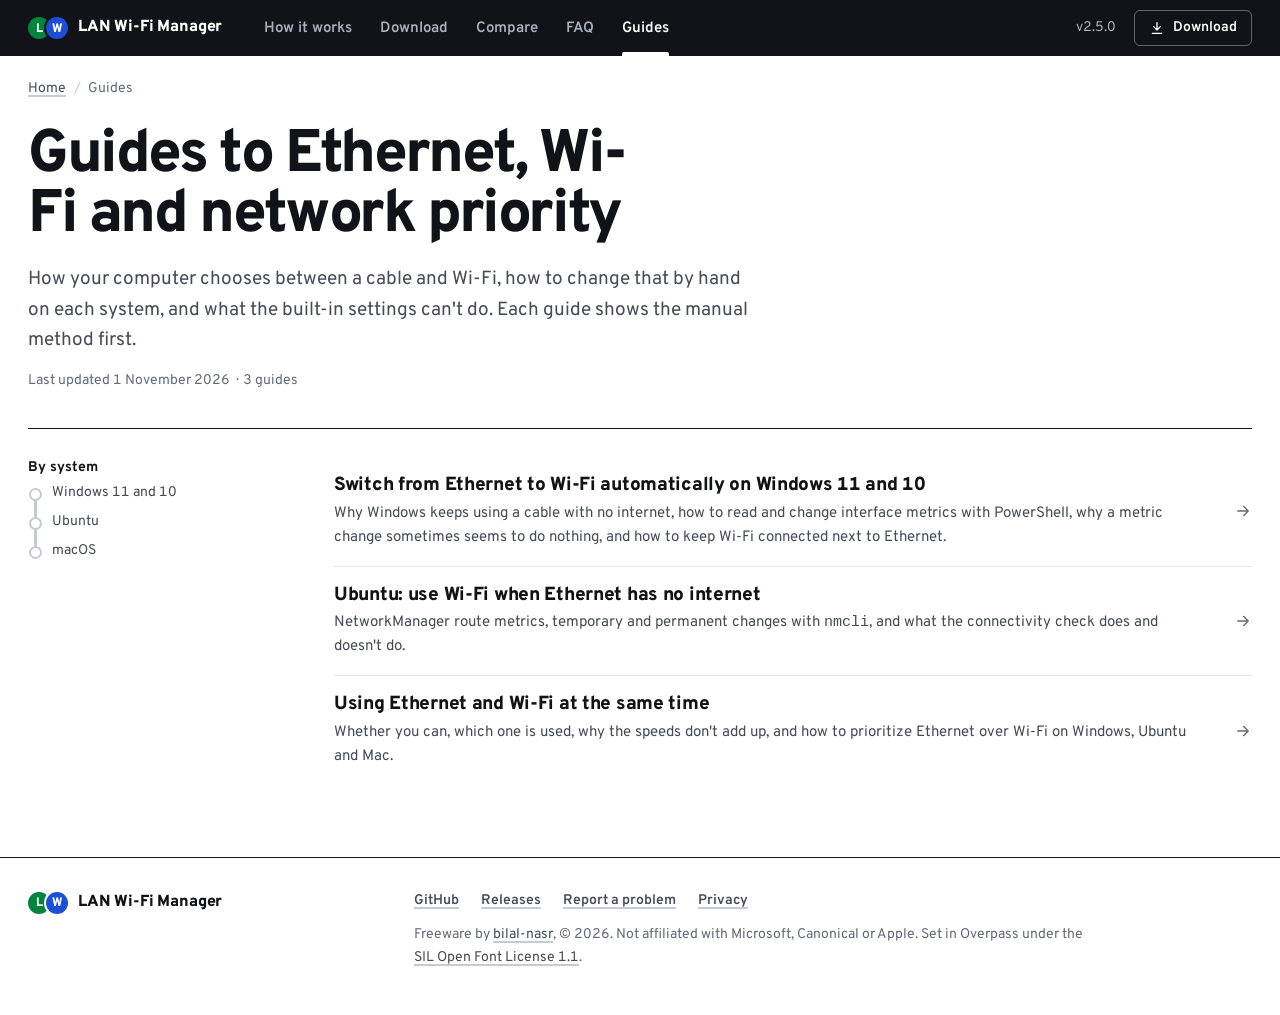
==== commit a05f0ff3: "Website: update for 2.5.0 Version, date, sizes and SHA-256 for 2.5.0. Adds Split, Hotspot and Detail" ====
--- a/docs/guides/index.html
+++ b/docs/guides/index.html
@@ -63,7 +63,7 @@
       </ul>
     </nav>
     <div class="band-right">
-      <span class="ver">v2.3.0</span>
+      <span class="ver">v2.5.0</span>
       <a class="band-cta" href="../#download"><svg class="icon" aria-hidden="true"><use href="#i-down"/></svg>Download</a>
     </div>
   </div>
@@ -80,7 +80,7 @@
   <header class="page-head">
     <h1>Guides to Ethernet, Wi-Fi and network priority</h1>
     <p class="lede">How your computer chooses between a cable and Wi-Fi, how to change that by hand on each system, and what the built-in settings can't do. Each guide shows the manual method first.</p>
-    <p class="meta">Last updated <time datetime="2026-10-12">12 October 2026</time><span class="dot" aria-hidden="true">·</span>3 guides</p>
+    <p class="meta">Last updated <time datetime="2026-11-01">1 November 2026</time><span class="dot" aria-hidden="true">·</span>3 guides</p>
   </header>
 
   <div class="article">
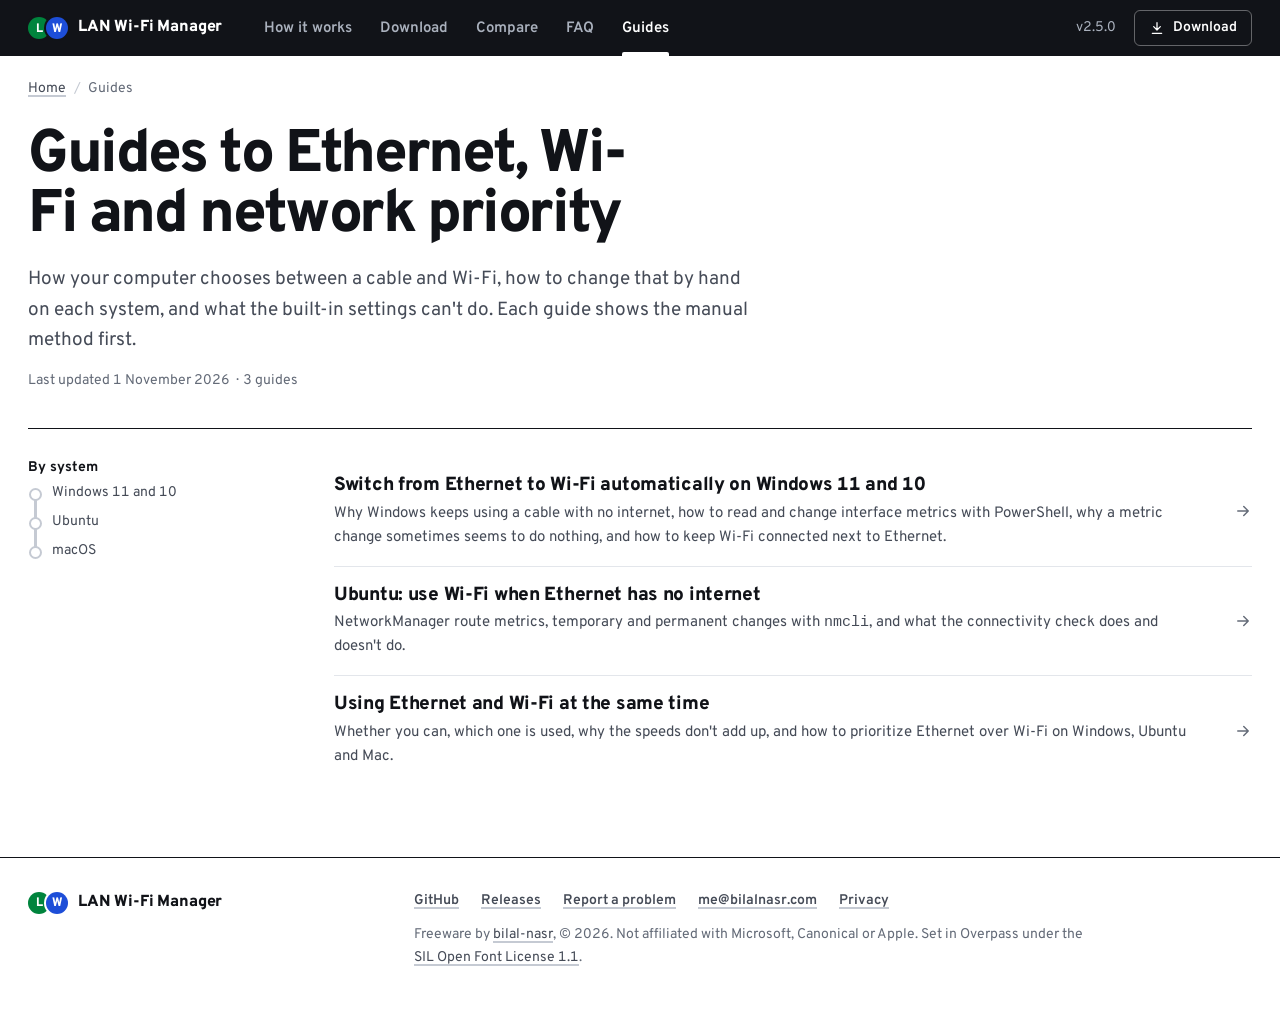
==== commit 218f9658: "Website: move to lan.bilalnasr.com, add feedback section and contact email" ====
--- a/docs/guides/index.html
+++ b/docs/guides/index.html
@@ -5,7 +5,7 @@
 <meta name="viewport" content="width=device-width, initial-scale=1">
 <title>Guides: Ethernet, Wi-Fi and network priority</title>
 <meta name="description" content="Guides to using Ethernet and Wi-Fi together: network priority, interface and route metrics, and failing over to Wi-Fi on Windows, Ubuntu and Mac.">
-<link rel="canonical" href="https://bilal-nasr.github.io/lan-wifi-manager/guides/">
+<link rel="canonical" href="https://lan.bilalnasr.com/guides/">
 <meta name="theme-color" content="#111318">
 <meta name="color-scheme" content="light dark">
 <meta name="author" content="bilal-nasr">
@@ -13,8 +13,8 @@
 <meta property="og:site_name" content="LAN Wi-Fi Manager">
 <meta property="og:title" content="Guides: Ethernet, Wi-Fi and network priority">
 <meta property="og:description" content="Guides to using Ethernet and Wi-Fi together: network priority, interface and route metrics, and failing over to Wi-Fi on Windows, Ubuntu and Mac.">
-<meta property="og:url" content="https://bilal-nasr.github.io/lan-wifi-manager/guides/">
-<meta property="og:image" content="https://bilal-nasr.github.io/lan-wifi-manager/og-image.png">
+<meta property="og:url" content="https://lan.bilalnasr.com/guides/">
+<meta property="og:image" content="https://lan.bilalnasr.com/og-image.png">
 <meta property="og:image:width" content="1280">
 <meta property="og:image:height" content="640">
 <meta property="og:image:alt" content="LAN Wi-Fi Manager route map: traffic moves from the green LAN line to the blue Wi-Fi line and back">
@@ -22,7 +22,7 @@
 <meta name="twitter:card" content="summary_large_image">
 <meta name="twitter:title" content="Guides: Ethernet, Wi-Fi and network priority">
 <meta name="twitter:description" content="Guides to using Ethernet and Wi-Fi together: network priority, interface and route metrics, and failing over to Wi-Fi on Windows, Ubuntu and Mac.">
-<meta name="twitter:image" content="https://bilal-nasr.github.io/lan-wifi-manager/og-image.png">
+<meta name="twitter:image" content="https://lan.bilalnasr.com/og-image.png">
 <meta name="twitter:image:alt" content="LAN Wi-Fi Manager route map: traffic moves from the green LAN line to the blue Wi-Fi line and back">
 <link rel="icon" href="../favicon.ico" sizes="any">
 <link rel="icon" href="../assets/icon-32.png" type="image/png" sizes="32x32">
@@ -34,8 +34,8 @@
   "@context": "https://schema.org",
   "@type": "BreadcrumbList",
   "itemListElement": [
-    { "@type": "ListItem", "position": 1, "name": "LAN Wi-Fi Manager", "item": "https://bilal-nasr.github.io/lan-wifi-manager/" },
-    { "@type": "ListItem", "position": 2, "name": "Guides", "item": "https://bilal-nasr.github.io/lan-wifi-manager/guides/" }
+    { "@type": "ListItem", "position": 1, "name": "LAN Wi-Fi Manager", "item": "https://lan.bilalnasr.com/" },
+    { "@type": "ListItem", "position": 2, "name": "Guides", "item": "https://lan.bilalnasr.com/guides/" }
   ]
 }
 </script>
@@ -115,6 +115,7 @@
           <li><a href="https://github.com/bilal-nasr/lan-wifi-manager">GitHub</a></li>
           <li><a href="https://github.com/bilal-nasr/lan-wifi-manager/releases">Releases</a></li>
           <li><a href="https://github.com/bilal-nasr/lan-wifi-manager/issues">Report a problem</a></li>
+          <li><a href="mailto:me@bilalnasr.com">me@bilalnasr.com</a></li>
           <li><a href="../#privacy">Privacy</a></li>
         </ul>
       </nav>
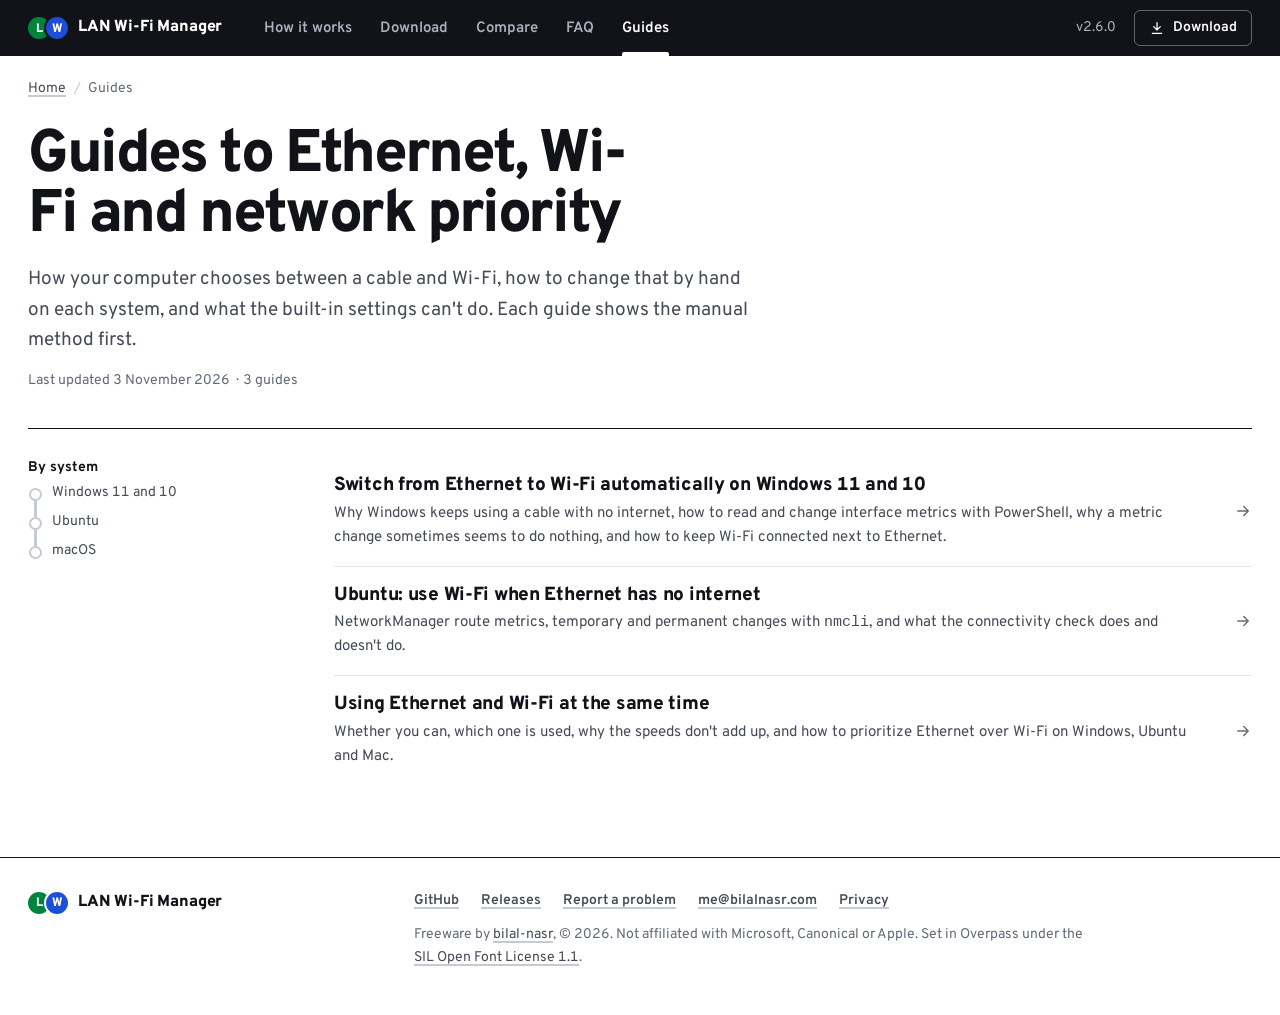
==== commit ff775124: "Website: update for 2.6.0, add Split and Hotspot screenshots" ====
--- a/docs/guides/index.html
+++ b/docs/guides/index.html
@@ -63,7 +63,7 @@
       </ul>
     </nav>
     <div class="band-right">
-      <span class="ver">v2.5.0</span>
+      <span class="ver">v2.6.0</span>
       <a class="band-cta" href="../#download"><svg class="icon" aria-hidden="true"><use href="#i-down"/></svg>Download</a>
     </div>
   </div>
@@ -80,7 +80,7 @@
   <header class="page-head">
     <h1>Guides to Ethernet, Wi-Fi and network priority</h1>
     <p class="lede">How your computer chooses between a cable and Wi-Fi, how to change that by hand on each system, and what the built-in settings can't do. Each guide shows the manual method first.</p>
-    <p class="meta">Last updated <time datetime="2026-11-01">1 November 2026</time><span class="dot" aria-hidden="true">·</span>3 guides</p>
+    <p class="meta">Last updated <time datetime="2026-11-03">3 November 2026</time><span class="dot" aria-hidden="true">·</span>3 guides</p>
   </header>
 
   <div class="article">
